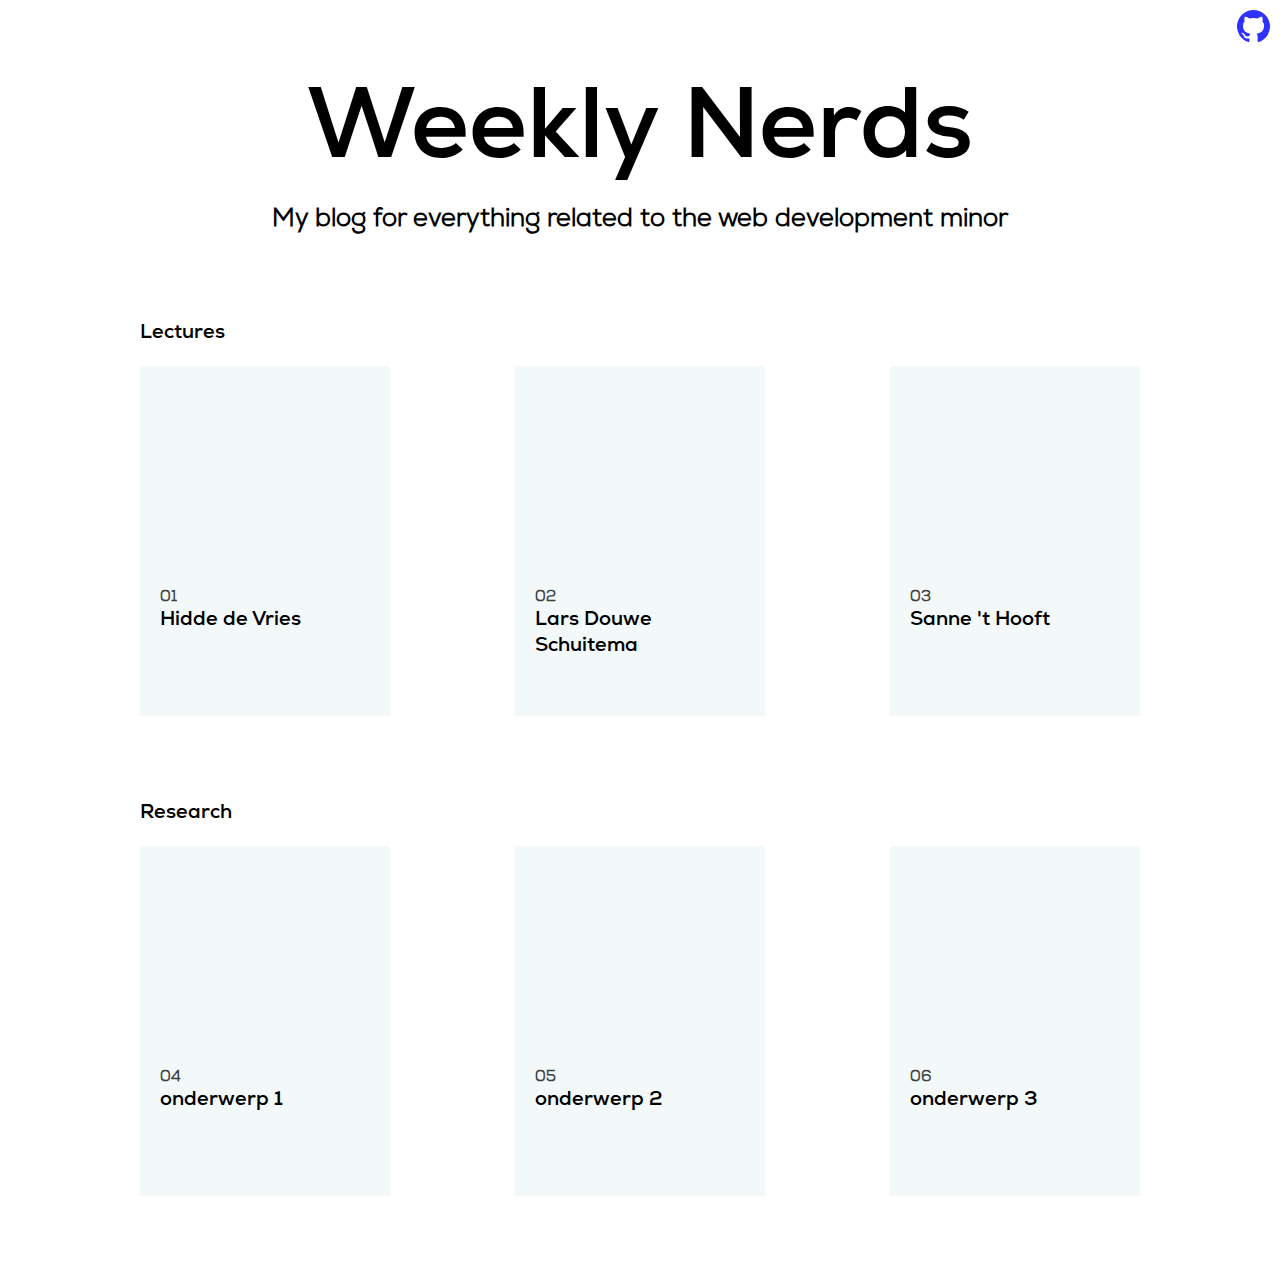
==== index.html @ 7d9c11b6 "basic layout" ====
<!DOCTYPE html>
<html lang="en">

<head>
	<meta charset="UTF-8">
	<meta name="viewport" content="width=device-width, initial-scale=1.0">
	<link rel="stylesheet" href="/src/styles/overview.css" type="text/css">
	<title>Weekly Nerds</title>
</head>

<body>
	<header>
		<a href="http://github.com/WesselSmit/" target="blank">
			<img src="src/media/images/github_logo.svg" alt="Github logo">
		</a>

		<h1>Weekly Nerds</h1>
		<h4>My blog for everything related to the web development minor</h4>
	</header>

	<main>
		<section>
			<h2>Lectures</h2>

			<div>
				<article>
					<h3>Hidde de Vries</h3>
				</article>

				<article>
					<h3>Lars Douwe Schuitema</h3>
				</article>

				<article>
					<h3>Sanne 't Hooft</h3>
				</article>
			</div>
		</section>

		<section>
			<h2>Research</h2>

			<div>
				<article>
					<h3>onderwerp 1</h3>
				</article>

				<article>
					<h3>onderwerp 2</h3>
				</article>

				<article>
					<h3>onderwerp 3</h3>
				</article>
			</div>
		</section>
	</main>
</body>

</html>
---- src/styles/overview.css ----
@font-face {
	font-family: NexaBold;
	src: url(../media/fonts/Nexa-Bold.woff);
}

@font-face {
	font-family: NexaLight;
	src: url(../media/fonts/Nexa-Light.woff);
}

:root {
	--background-color: white;
	--text-color: #262628;
	--highlight-color: #2f32ff;
	--secondary-color: #f3f8f9;
}

*:focus {
	outline: none;
}

body {
	margin: 0;
	background-color: var(--background-color);
	counter-reset: article;
}

header {
	width: 100vw;
	text-align: center;
	margin-bottom: 80px;
}

header a {
	margin: 10px 10px 0 auto;
	display: block;
	width: fit-content;
}

header h1 {
	font-family: "NexaBold", Arial, Helvetica, sans-serif;
	font-size: 100px;
	margin: 0;
}

header h4 {
	font-family: "NexaLight", Arial, Helvetica, sans-serif;
	font-size: 25px;
	margin: 0;
}

section {
	max-width: 1000px;
	margin: 0 auto;
	margin-bottom: 80px;
}

section h2 {
	font-family: "NexaBold", Arial, Helvetica, sans-serif;
	font-size: 20px;
	margin: 0 0 20px 0;
}

section div {
	display: flex;
	justify-content: space-between;
}

article {
	background-color: var(--secondary-color);
	width: 250px;
	height: 350px;
	cursor: pointer;
	box-sizing: border-box;
	padding: 20px;
	display: grid;
	grid-template-columns: auto;
	grid-template-rows: 200px auto;
}

article:hover {
	background-color: var(--highlight-color);
	color: var(--background-color);
}

article h3 {
	grid-row: 2;
	margin: 0;
	font-family: "NexaBold", Arial, Helvetica, sans-serif;
	font-size: 20px;
	line-height: 1.3;
}

article h3::before {
	counter-increment: article;
	content: "0" counter(article);
	font-family: "Nexalight", Arial, Helvetica, sans-serif;
	font-size: 15px;
	opacity: 0.75;
	display: block;
}
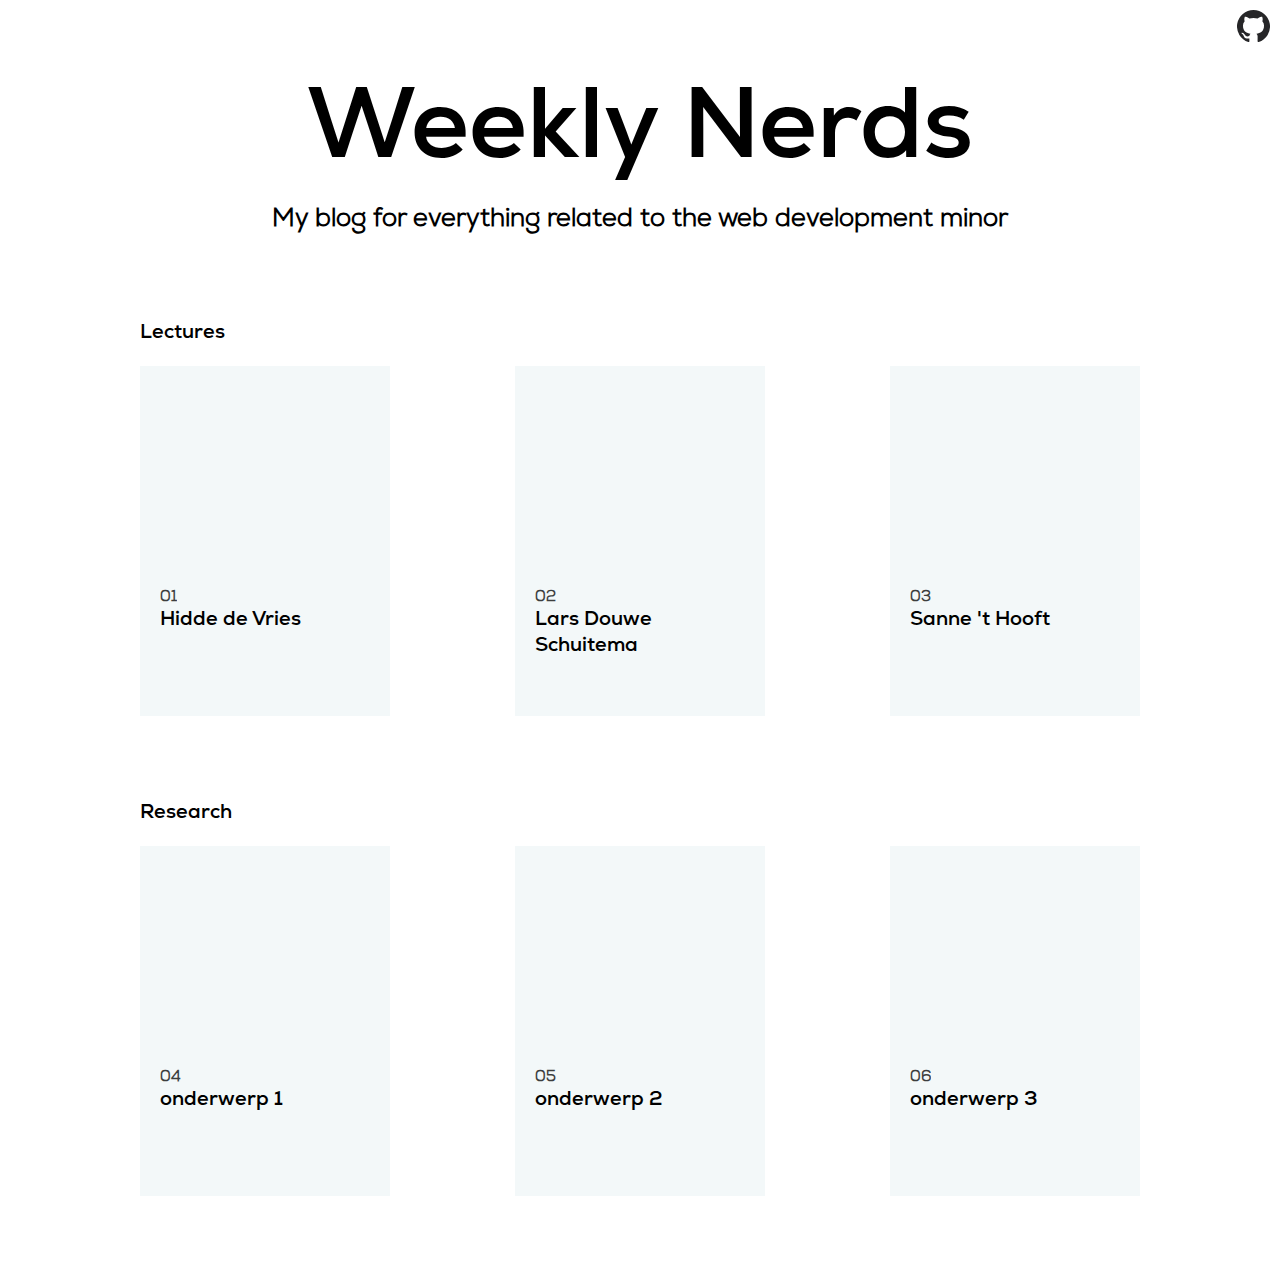
==== commit 53f6252b: "github logo and hover state" ====
--- a/index.html
+++ b/index.html
@@ -11,7 +11,7 @@
 <body>
 	<header>
 		<a href="http://github.com/WesselSmit/" target="blank">
-			<img src="src/media/images/github_logo.svg" alt="Github logo">
+			<img src="src/media/images/github_logo_black.svg" id="github" alt="Github logo">
 		</a>
 
 		<h1>Weekly Nerds</h1>
@@ -55,6 +55,8 @@
 			</div>
 		</section>
 	</main>
+
+	<script src="/src/scripts/main.js"></script>
 </body>
 
 </html>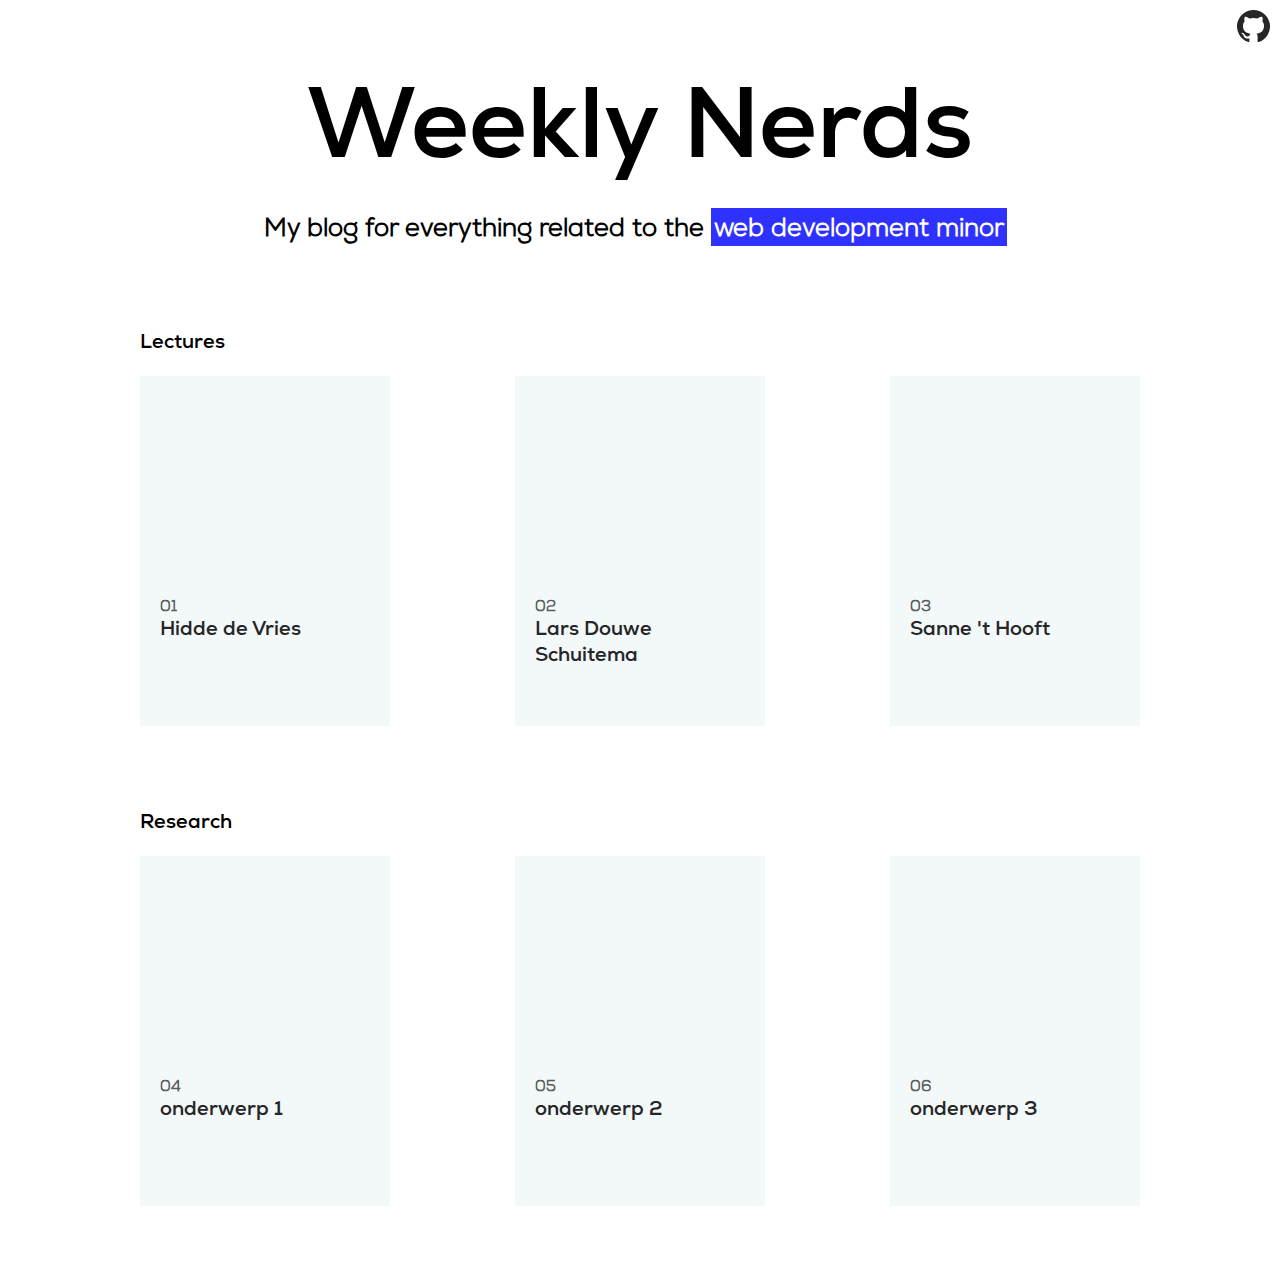
==== commit d778d913: "page transition animation" ====
--- a/index.html
+++ b/index.html
@@ -15,7 +15,8 @@
 		</a>
 
 		<h1>Weekly Nerds</h1>
-		<h4>My blog for everything related to the web development minor</h4>
+		<h4>My blog for everything related to the <a href="https://github.com/cmda-minor-web/weekly-nerd-1920"
+				target="blank">web development minor</a></h4>
 	</header>
 
 	<main>
@@ -56,6 +57,8 @@
 		</section>
 	</main>
 
+	<div id="page-transition"></div>
+
 	<script src="/src/scripts/main.js"></script>
 </body>
 
--- a/src/styles/overview.css
+++ b/src/styles/overview.css
@@ -49,6 +49,18 @@
 	margin: 0;
 }
 
+header h4 a {
+	display: inline-block;
+	text-decoration: none;
+	background-color: var(--highlight-color);
+	color: var(--background-color);
+	padding: 0 3px;
+}
+
+header h4 a:hover {
+	text-decoration: underline;
+}
+
 section {
 	max-width: 1000px;
 	margin: 0 auto;
@@ -68,6 +80,7 @@
 
 article {
 	background-color: var(--secondary-color);
+	color: var(--text-color);
 	width: 250px;
 	height: 350px;
 	cursor: pointer;
@@ -76,11 +89,14 @@
 	display: grid;
 	grid-template-columns: auto;
 	grid-template-rows: 200px auto;
+	transition: all 300ms;
+	position: relative;
 }
 
 article:hover {
 	background-color: var(--highlight-color);
 	color: var(--background-color);
+	box-shadow: 0 5px 10px rgba(0, 0, 0, 0.5);
 }
 
 article h3 {
@@ -99,3 +115,35 @@
 	opacity: 0.75;
 	display: block;
 }
+
+#page-transition {
+	background-color: var(--highlight-color);
+	width: 10px;
+	height: 10px;
+	position: fixed;
+	top: -9999px;
+	left: -9999px;
+}
+
+#page-transition.show {
+	animation: grow 1s forwards, color-fade 500ms 500ms forwards;
+}
+
+@keyframes grow {
+	to {
+		top: 0;
+		left: 0;
+		height: 100vh;
+		width: 100vw;
+	}
+}
+
+@keyframes color-fade {
+	from {
+		background-color: var(--highlight-color);
+	}
+
+	to {
+		background-color: var(--background-color);
+	}
+}
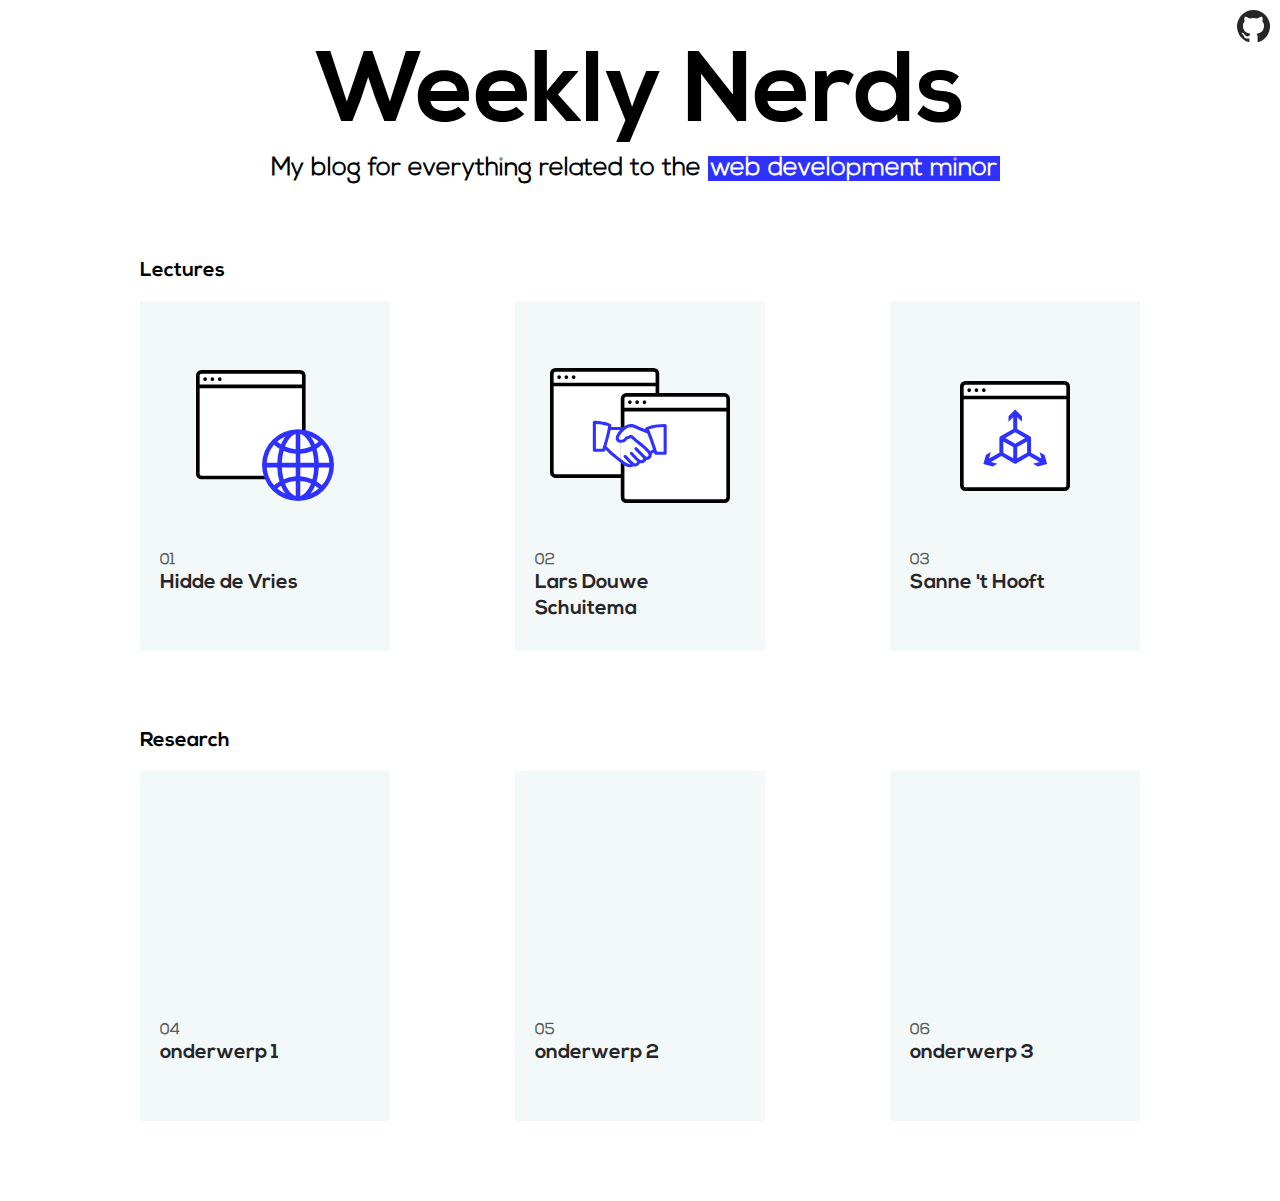
==== commit 62745d59: "article 2 done + added article icons for all lectures" ====
--- a/index.html
+++ b/index.html
@@ -24,17 +24,26 @@
 			<h2>Lectures</h2>
 
 			<div>
-				<article>
-					<h3>Hidde de Vries</h3>
-				</article>
+				<a href="/src/articles/hidde-de-vries.html" target="self">
+					<article>
+						<img src="/src/media/images/article_icon_01.svg" alt="icon">
+						<h3>Hidde de Vries</h3>
+					</article>
+				</a>
 
-				<article>
-					<h3>Lars Douwe Schuitema</h3>
-				</article>
+				<a href="/src/articles/lars-douwe-schuitema.html" target="self">
+					<article>
+						<img src="/src/media/images/article_icon_02.svg" alt="icon">
+						<h3>Lars Douwe Schuitema</h3>
+					</article>
+				</a>
 
-				<article>
-					<h3>Sanne 't Hooft</h3>
-				</article>
+				<a href="" target="self">
+					<article>
+						<img src="/src/media/images/article_icon_03.svg" alt="icon">
+						<h3>Sanne 't Hooft</h3>
+					</article>
+				</a>
 			</div>
 		</section>
 
--- a/src/styles/overview.css
+++ b/src/styles/overview.css
@@ -17,6 +17,10 @@
 
 *:focus {
 	outline: none;
+}
+
+p {
+	line-height: 1.3;
 }
 
 body {
@@ -78,6 +82,10 @@
 	justify-content: space-between;
 }
 
+section div a {
+	text-decoration: none;
+}
+
 article {
 	background-color: var(--secondary-color);
 	color: var(--text-color);
@@ -88,7 +96,7 @@
 	padding: 20px;
 	display: grid;
 	grid-template-columns: auto;
-	grid-template-rows: 200px auto;
+	grid-template-rows: 230px auto;
 	transition: all 300ms;
 	position: relative;
 }
@@ -97,6 +105,11 @@
 	background-color: var(--highlight-color);
 	color: var(--background-color);
 	box-shadow: 0 5px 10px rgba(0, 0, 0, 0.5);
+}
+
+article img {
+	justify-self: center;
+	align-self: center;
 }
 
 article h3 {
@@ -109,41 +122,9 @@
 
 article h3::before {
 	counter-increment: article;
-	content: "0" counter(article);
+	content: "0"counter(article);
 	font-family: "Nexalight", Arial, Helvetica, sans-serif;
 	font-size: 15px;
 	opacity: 0.75;
 	display: block;
-}
-
-#page-transition {
-	background-color: var(--highlight-color);
-	width: 10px;
-	height: 10px;
-	position: fixed;
-	top: -9999px;
-	left: -9999px;
-}
-
-#page-transition.show {
-	animation: grow 1s forwards, color-fade 500ms 500ms forwards;
-}
-
-@keyframes grow {
-	to {
-		top: 0;
-		left: 0;
-		height: 100vh;
-		width: 100vw;
-	}
-}
-
-@keyframes color-fade {
-	from {
-		background-color: var(--highlight-color);
-	}
-
-	to {
-		background-color: var(--background-color);
-	}
-}
+}